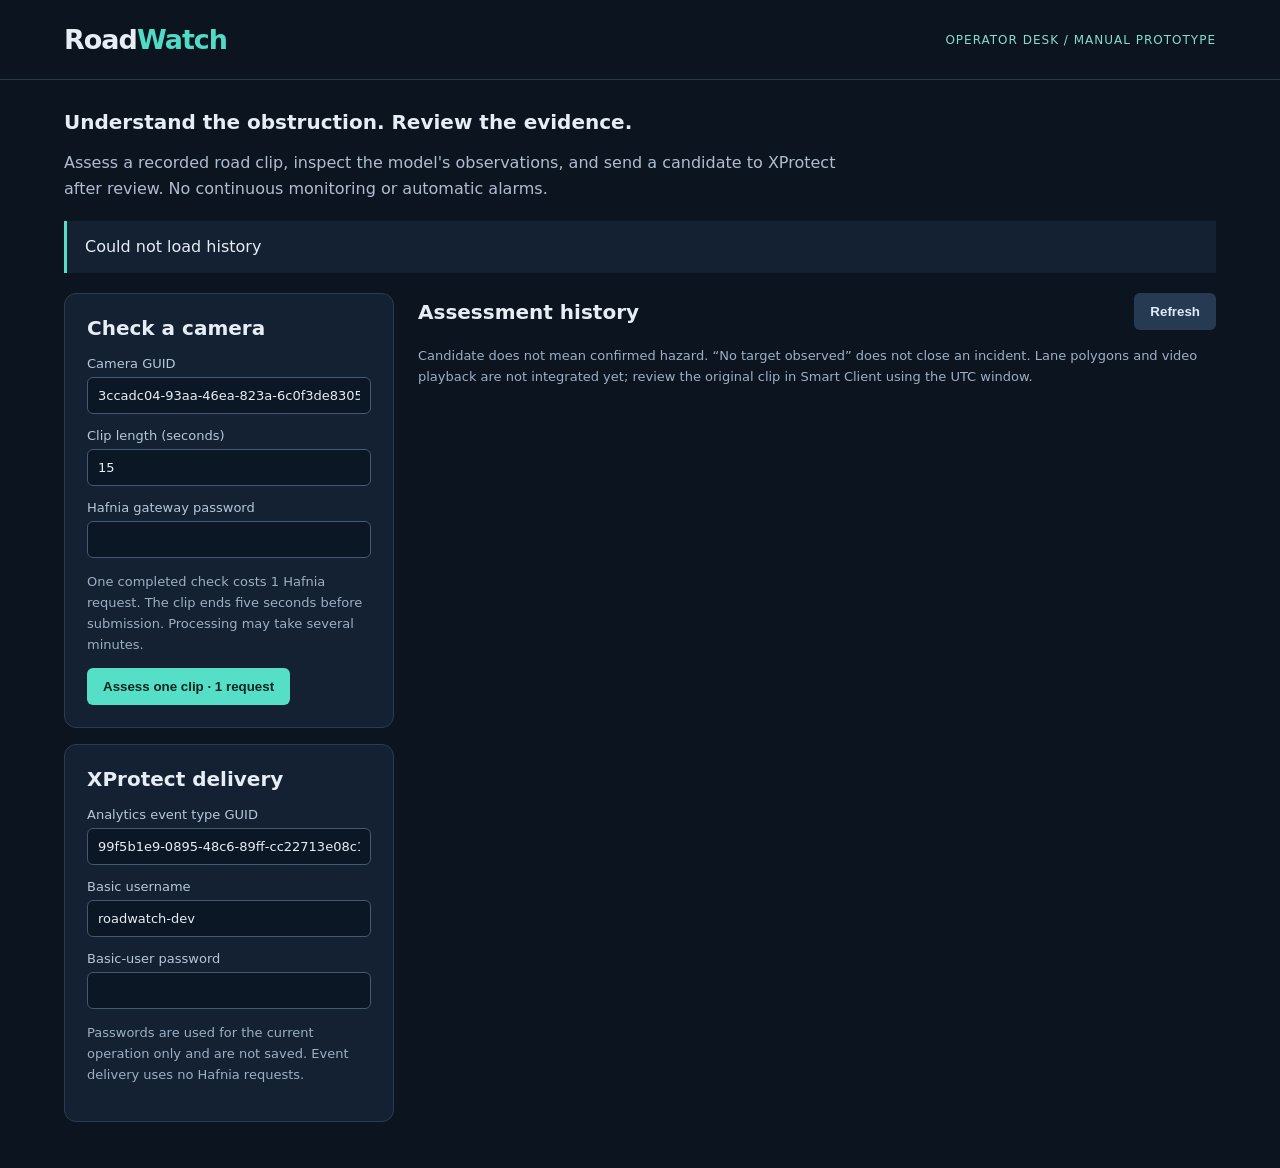
==== web/index.html @ 9c95015f "Add local operator web interface for assessments and XProtect delivery" ====
<!doctype html>
<html lang="en"><meta charset="utf-8"><meta name="viewport" content="width=device-width,initial-scale=1">
<title>RoadWatch | Operator desk</title>
<style>
:root{color-scheme:dark;font-family:Segoe UI,system-ui,sans-serif;background:#0c1420;color:#e6edf5}*{box-sizing:border-box}body{margin:0}header{padding:24px 5%;border-bottom:1px solid #2a394a;display:flex;justify-content:space-between;align-items:center}h1{margin:0;font-size:27px;letter-spacing:-1px}h1 span{color:#50dbc5}.tag{font-size:12px;letter-spacing:1px;color:#85ddcb}main{max-width:1320px;margin:auto;padding:30px 5%}h2{font-size:20px;margin:0 0 16px}p{color:#aebed0;line-height:1.6}.intro{max-width:800px}.grid{display:grid;grid-template-columns:330px 1fr;gap:24px}.panel,article{background:#142132;border:1px solid #2b3c51;border-radius:12px;padding:22px;margin-bottom:16px}label{display:block;font-size:13px;color:#b5c7db;margin-bottom:14px}input{display:block;width:100%;padding:10px;margin-top:6px;border:1px solid #435871;border-radius:6px;background:#0c1725;color:#e6edf5;font:inherit}button{border:0;border-radius:6px;padding:11px 16px;background:#55dfc7;color:#08251e;font-weight:700;cursor:pointer}button.secondary{background:#263a52;color:#deebf8}button:disabled{opacity:.45;cursor:default}.muted,small{color:#9cafc5;font-size:13px}.badge{display:inline-block;padding:5px 9px;border-radius:5px;background:#283f55;color:#c5dff2;font-size:12px}.candidate{background:#574320;color:#ffe0a0}.review{background:#523442;color:#ffd2e1}.meta{font:12px ui-monospace,monospace;overflow-wrap:anywhere;color:#94afc7;line-height:1.7}details{margin-top:15px}pre{white-space:pre-wrap;overflow-wrap:anywhere;font-size:12px;color:#acc1d6}#status{padding:14px 18px;border-left:3px solid #55dfc7;background:#142132;margin:20px 0;line-height:1.5;min-height:48px}.titlebar{display:flex;align-items:center;justify-content:space-between;margin-bottom:16px}.titlebar h2{margin:0}@media(max-width:850px){.grid{grid-template-columns:1fr}header{gap:15px;flex-wrap:wrap}}
</style>
<header><h1>Road<span>Watch</span></h1><span class="tag">OPERATOR DESK / MANUAL PROTOTYPE</span></header>
<main><h2>Understand the obstruction. Review the evidence.</h2><p class="intro">Assess a recorded road clip, inspect the model's observations, and send a candidate to XProtect after review. No continuous monitoring or automatic alarms.</p>
<div id="status" role="status" aria-live="polite">Ready. Saved assessments load from this machine.</div>
<div class="grid"><aside>
<form id="check" class="panel"><h2>Check a camera</h2>
<label>Camera GUID<input id="camera" required value="3ccadc04-93aa-46ea-823a-6c0f3de83055"></label>
<label>Clip length (seconds)<input id="seconds" required type="number" min="5" max="60" value="15"></label>
<label>Hafnia gateway password<input id="gatewayPassword" type="password" required autocomplete="off"></label>
<p class="muted">One completed check costs 1 Hafnia request. The clip ends five seconds before submission. Processing may take several minutes.</p><button>Assess one clip · 1 request</button></form>
<section class="panel"><h2>XProtect delivery</h2><label>Analytics event type GUID<input id="eventType" value="99f5b1e9-0895-48c6-89ff-cc22713e08c1"></label><label>Basic username<input id="user" value="roadwatch-dev" autocomplete="off"></label><label>Basic-user password<input id="xpPassword" type="password" autocomplete="off"></label><p class="muted">Passwords are used for the current operation only and are not saved. Event delivery uses no Hafnia requests.</p></section>
</aside><section><div class="titlebar"><h2>Assessment history</h2><button id="refresh" class="secondary">Refresh</button></div><div id="results"></div><p class="muted">Candidate does not mean confirmed hazard. “No target observed” does not close an incident. Lane polygons and video playback are not integrated yet; review the original clip in Smart Client using the UTC window.</p></section></div></main>
<script>
const token='__TOKEN__',el=id=>document.getElementById(id);let busy=false;
function status(text){el('status').textContent=text;}
function setBusy(value){busy=value;document.querySelectorAll('button').forEach(b=>b.disabled=value||b.dataset.blocked==='true');}
async function post(path,body){const response=await fetch(path,{method:'POST',headers:{'Content-Type':'application/json','X-RoadWatch-Token':token},body:JSON.stringify(body)});const data=await response.json();if(!response.ok)throw Error(data.error||'Request failed');return data;}
function node(tag,text,cls){const n=document.createElement(tag);if(text!==undefined)n.textContent=text;if(cls)n.className=cls;return n;}
async function refresh(){const response=await fetch('/api/results');if(!response.ok)throw Error('Could not load history');const items=await response.json();el('results').replaceChildren();if(!items.length)el('results').append(node('article','No assessments yet. Run one camera check to begin.'));for(const item of items){const card=node('article');const labels={candidate_obstruction:'Candidate obstruction',needs_review:'Needs review',no_target_observed:'No target observed'};card.append(node('span',labels[item.disposition]||'Needs review','badge '+(item.disposition==='candidate_obstruction'?'candidate':item.disposition==='needs_review'?'review':'')));card.append(node('p',item.assessment?.evidence||item.validation_error||'Inspect the raw response.'));card.append(node('div',`${item.start_utc} → ${item.end_utc} | ${item.latency_seconds}s processing`,'meta'));card.append(node('div',`Camera ${item.camera_id}`,'meta'));card.append(node('p',`XProtect submission: ${item.submission.replaceAll('_',' ')}. Acceptance does not verify alarm display.`,'muted'));const details=node('details');details.append(node('summary','Assessment JSON and identifiers'),node('pre',JSON.stringify(item,null,2)));card.append(details);const send=node('button',item.submission==='not_sent'?'Send candidate to XProtect':'Submission already attempted');send.dataset.blocked=String(item.disposition!=='candidate_obstruction'||item.submission!=='not_sent');send.disabled=busy||send.dataset.blocked==='true';send.onclick=async()=>{if(!el('xpPassword').value){status('Enter the XProtect basic-user password in the delivery panel.');el('xpPassword').focus();return;}if(!confirm('Send this candidate as one XProtect event? This may create an operator alarm.'))return;const password=el('xpPassword').value;el('xpPassword').value='';setBusy(true);status('Sending one candidate event…');try{const data=await post('/api/send',{summary_id:item.summary_id,event_type_id:el('eventType').value,user:el('user').value,password});status(data.message);}catch(error){status(error.message);}finally{await refresh().catch(()=>{});setBusy(false);}};card.append(document.createElement('br'),document.createElement('br'),send);el('results').append(card);}}
el('check').onsubmit=async event=>{event.preventDefault();if(busy)return;const password=el('gatewayPassword').value;el('gatewayPassword').value='';setBusy(true);status('Assessing one clip. No automatic retries. Please keep this page open.');try{const data=await post('/api/check',{camera_id:el('camera').value,seconds:Number(el('seconds').value),password});status(data.message);}catch(error){status(error.message+' Check History before retrying.');}finally{await refresh().catch(()=>{});setBusy(false);}};
el('refresh').onclick=()=>refresh().catch(error=>status(error.message));refresh().catch(error=>status(error.message));
</script></html>
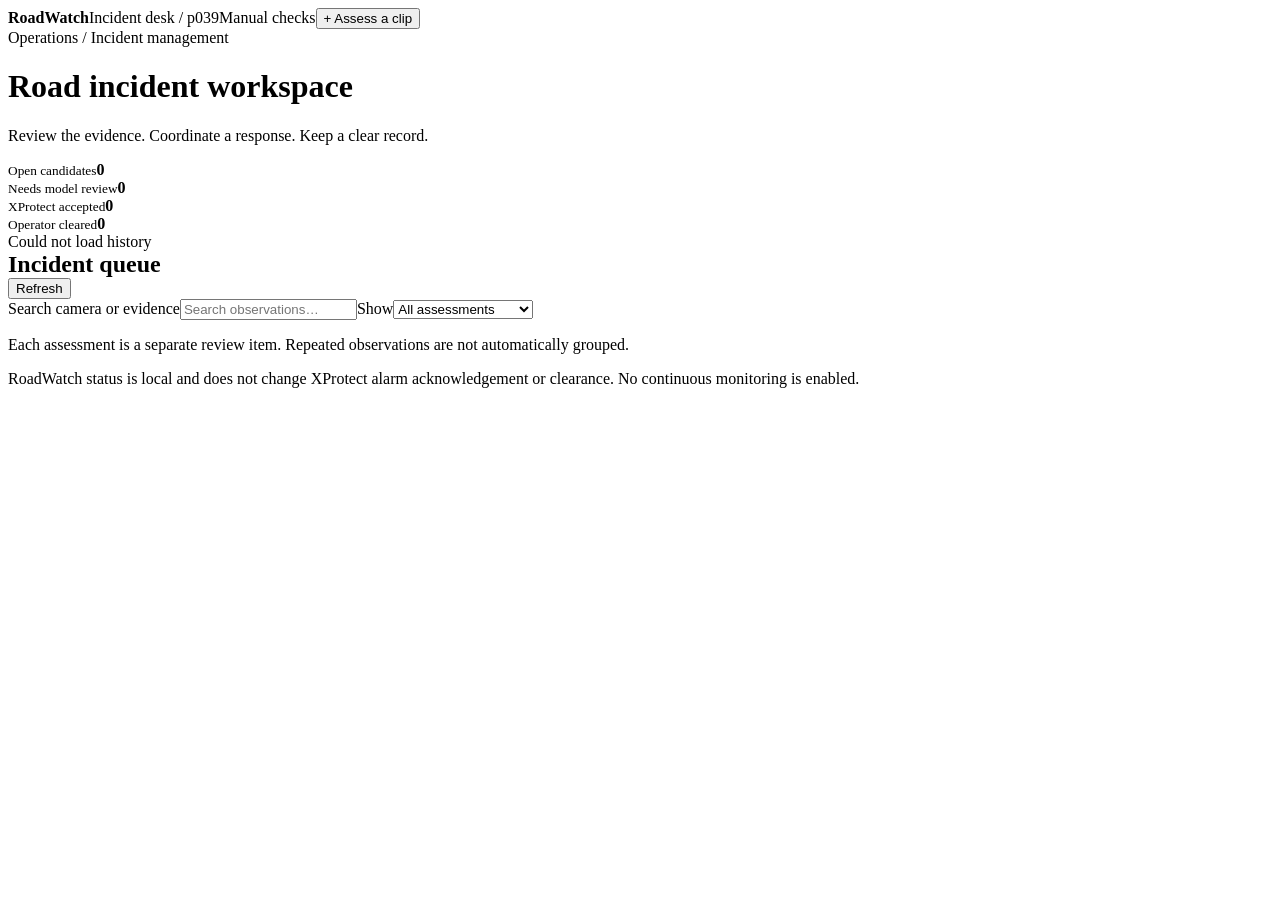
==== commit 7d30f821: "Build Hafnia-inspired incident workspace and operator response tracking" ====
--- a/web/index.html
+++ b/web/index.html
@@ -1,27 +1,30 @@
-<!doctype html>
-<html lang="en"><meta charset="utf-8"><meta name="viewport" content="width=device-width,initial-scale=1">
-<title>RoadWatch | Operator desk</title>
-<style>
-:root{color-scheme:dark;font-family:Segoe UI,system-ui,sans-serif;background:#0c1420;color:#e6edf5}*{box-sizing:border-box}body{margin:0}header{padding:24px 5%;border-bottom:1px solid #2a394a;display:flex;justify-content:space-between;align-items:center}h1{margin:0;font-size:27px;letter-spacing:-1px}h1 span{color:#50dbc5}.tag{font-size:12px;letter-spacing:1px;color:#85ddcb}main{max-width:1320px;margin:auto;padding:30px 5%}h2{font-size:20px;margin:0 0 16px}p{color:#aebed0;line-height:1.6}.intro{max-width:800px}.grid{display:grid;grid-template-columns:330px 1fr;gap:24px}.panel,article{background:#142132;border:1px solid #2b3c51;border-radius:12px;padding:22px;margin-bottom:16px}label{display:block;font-size:13px;color:#b5c7db;margin-bottom:14px}input{display:block;width:100%;padding:10px;margin-top:6px;border:1px solid #435871;border-radius:6px;background:#0c1725;color:#e6edf5;font:inherit}button{border:0;border-radius:6px;padding:11px 16px;background:#55dfc7;color:#08251e;font-weight:700;cursor:pointer}button.secondary{background:#263a52;color:#deebf8}button:disabled{opacity:.45;cursor:default}.muted,small{color:#9cafc5;font-size:13px}.badge{display:inline-block;padding:5px 9px;border-radius:5px;background:#283f55;color:#c5dff2;font-size:12px}.candidate{background:#574320;color:#ffe0a0}.review{background:#523442;color:#ffd2e1}.meta{font:12px ui-monospace,monospace;overflow-wrap:anywhere;color:#94afc7;line-height:1.7}details{margin-top:15px}pre{white-space:pre-wrap;overflow-wrap:anywhere;font-size:12px;color:#acc1d6}#status{padding:14px 18px;border-left:3px solid #55dfc7;background:#142132;margin:20px 0;line-height:1.5;min-height:48px}.titlebar{display:flex;align-items:center;justify-content:space-between;margin-bottom:16px}.titlebar h2{margin:0}@media(max-width:850px){.grid{grid-template-columns:1fr}header{gap:15px;flex-wrap:wrap}}
-</style>
-<header><h1>Road<span>Watch</span></h1><span class="tag">OPERATOR DESK / MANUAL PROTOTYPE</span></header>
-<main><h2>Understand the obstruction. Review the evidence.</h2><p class="intro">Assess a recorded road clip, inspect the model's observations, and send a candidate to XProtect after review. No continuous monitoring or automatic alarms.</p>
-<div id="status" role="status" aria-live="polite">Ready. Saved assessments load from this machine.</div>
-<div class="grid"><aside>
-<form id="check" class="panel"><h2>Check a camera</h2>
-<label>Camera GUID<input id="camera" required value="3ccadc04-93aa-46ea-823a-6c0f3de83055"></label>
-<label>Clip length (seconds)<input id="seconds" required type="number" min="5" max="60" value="15"></label>
-<label>Hafnia gateway password<input id="gatewayPassword" type="password" required autocomplete="off"></label>
-<p class="muted">One completed check costs 1 Hafnia request. The clip ends five seconds before submission. Processing may take several minutes.</p><button>Assess one clip · 1 request</button></form>
-<section class="panel"><h2>XProtect delivery</h2><label>Analytics event type GUID<input id="eventType" value="99f5b1e9-0895-48c6-89ff-cc22713e08c1"></label><label>Basic username<input id="user" value="roadwatch-dev" autocomplete="off"></label><label>Basic-user password<input id="xpPassword" type="password" autocomplete="off"></label><p class="muted">Passwords are used for the current operation only and are not saved. Event delivery uses no Hafnia requests.</p></section>
-</aside><section><div class="titlebar"><h2>Assessment history</h2><button id="refresh" class="secondary">Refresh</button></div><div id="results"></div><p class="muted">Candidate does not mean confirmed hazard. “No target observed” does not close an incident. Lane polygons and video playback are not integrated yet; review the original clip in Smart Client using the UTC window.</p></section></div></main>
+<!doctype html><html lang="en"><head><meta charset="utf-8"><meta name="viewport" content="width=device-width,initial-scale=1"><title>RoadWatch | Incident desk</title>
+<link rel="stylesheet" href="/app.css"></head><body>
+<header><strong>Road<span>Watch</span></strong><span class="eyebrow">Incident desk / p039</span><span class="spacer"></span><span class="badge">Manual checks</span><button id="openCheck" class="primary">+ Assess a clip</button></header>
+<main><div class="eyebrow">Operations / Incident management</div><h1>Road incident workspace</h1><p>Review the evidence. Coordinate a response. Keep a clear record.</p>
+<div class="metrics"><div class="metric"><small>Open candidates</small><b id="openCount">0</b></div><div class="metric"><small>Needs model review</small><b id="reviewCount">0</b></div><div class="metric"><small>XProtect accepted</small><b id="sentCount">0</b></div><div class="metric"><small>Operator cleared</small><b id="clearCount">0</b></div></div>
+<div id="notice" role="status" aria-live="polite">Loading saved assessments…</div>
+<div class="workspace"><section class="panel"><div class="bar"><h2 style="flex:1;margin:0">Incident queue</h2><button id="refresh">Refresh</button></div><label>Search camera or evidence<input id="search" type="search" placeholder="Search observations…"></label><label>Show<select id="filter"><option value="all">All assessments</option><option value="open">Open candidates</option><option value="review">Needs review</option><option value="closed">Cleared / dismissed</option></select></label><div id="list"></div><p class="muted">Each assessment is a separate review item. Repeated observations are not automatically grouped.</p></section><section id="detail" class="panel"></section></div>
+<p class="muted">RoadWatch status is local and does not change XProtect alarm acknowledgement or clearance. No continuous monitoring is enabled.</p></main>
+<dialog id="checkDialog"><div class="bar"><h2 style="flex:1">Assess one clip</h2><button id="closeCheck">Close</button></div><form id="checkForm"><label>Camera GUID<input id="camera" value="3ccadc04-93aa-46ea-823a-6c0f3de83055" required></label><label>Clip length (seconds)<input id="seconds" type="number" min="5" max="60" value="15" required></label><label>Hafnia gateway password<input id="gatewayPassword" type="password" autocomplete="off" required></label><p class="muted">One completed check costs 1 request. The clip ends five seconds before submission. Password is not saved.</p><button class="primary">Assess clip · 1 request</button></form></dialog>
+<dialog id="sendDialog"><div class="bar"><h2 style="flex:1">Send candidate to XProtect</h2><button id="closeSend">Close</button></div><form id="sendForm"><p>Sends one event and may create an operator alarm. Review the original footage first. No Hafnia request is used.</p><label>Basic username<input id="user" value="roadwatch-dev" required></label><label>Basic-user password<input id="xpPassword" type="password" autocomplete="off" required></label><details><summary>Integration settings</summary><label>Analytics event type GUID<input id="eventType" value="99f5b1e9-0895-48c6-89ff-cc22713e08c1" required></label></details><p class="muted">Credentials are not saved. Confirm delivery in Smart Client Alarm Manager.</p><button class="primary">Send one candidate event</button></form></dialog>
 <script>
-const token='__TOKEN__',el=id=>document.getElementById(id);let busy=false;
-function status(text){el('status').textContent=text;}
+const token='__TOKEN__',el=id=>document.getElementById(id);let items=[],selected=null,busy=false,sendId=null;const drafts=new Map();
+const labels={candidate_obstruction:'Candidate obstruction',needs_review:'Needs review',no_target_observed:'No target observed'},states={new:'New',acknowledged:'Acknowledged',responding:'Responding',cleared:'Cleared',dismissed:'Dismissed'};
+function node(tag,text,cls){const n=document.createElement(tag);if(text!==undefined)n.textContent=text;if(cls)n.className=cls;return n;}
+const cameraTitle=i=>i.camera_name?.includes('_')?i.camera_name.replaceAll('_',' '):i.camera_name;
+const message=text=>el('notice').textContent=text,stage=i=>i.incident?.status||'new',closed=i=>['cleared','dismissed'].includes(stage(i));
+const badge=(text,cls='')=>node('span',text,'badge '+cls);
 function setBusy(value){busy=value;document.querySelectorAll('button').forEach(b=>b.disabled=value||b.dataset.blocked==='true');}
-async function post(path,body){const response=await fetch(path,{method:'POST',headers:{'Content-Type':'application/json','X-RoadWatch-Token':token},body:JSON.stringify(body)});const data=await response.json();if(!response.ok)throw Error(data.error||'Request failed');return data;}
-function node(tag,text,cls){const n=document.createElement(tag);if(text!==undefined)n.textContent=text;if(cls)n.className=cls;return n;}
-async function refresh(){const response=await fetch('/api/results');if(!response.ok)throw Error('Could not load history');const items=await response.json();el('results').replaceChildren();if(!items.length)el('results').append(node('article','No assessments yet. Run one camera check to begin.'));for(const item of items){const card=node('article');const labels={candidate_obstruction:'Candidate obstruction',needs_review:'Needs review',no_target_observed:'No target observed'};card.append(node('span',labels[item.disposition]||'Needs review','badge '+(item.disposition==='candidate_obstruction'?'candidate':item.disposition==='needs_review'?'review':'')));card.append(node('p',item.assessment?.evidence||item.validation_error||'Inspect the raw response.'));card.append(node('div',`${item.start_utc} → ${item.end_utc} | ${item.latency_seconds}s processing`,'meta'));card.append(node('div',`Camera ${item.camera_id}`,'meta'));card.append(node('p',`XProtect submission: ${item.submission.replaceAll('_',' ')}. Acceptance does not verify alarm display.`,'muted'));const details=node('details');details.append(node('summary','Assessment JSON and identifiers'),node('pre',JSON.stringify(item,null,2)));card.append(details);const send=node('button',item.submission==='not_sent'?'Send candidate to XProtect':'Submission already attempted');send.dataset.blocked=String(item.disposition!=='candidate_obstruction'||item.submission!=='not_sent');send.disabled=busy||send.dataset.blocked==='true';send.onclick=async()=>{if(!el('xpPassword').value){status('Enter the XProtect basic-user password in the delivery panel.');el('xpPassword').focus();return;}if(!confirm('Send this candidate as one XProtect event? This may create an operator alarm.'))return;const password=el('xpPassword').value;el('xpPassword').value='';setBusy(true);status('Sending one candidate event…');try{const data=await post('/api/send',{summary_id:item.summary_id,event_type_id:el('eventType').value,user:el('user').value,password});status(data.message);}catch(error){status(error.message);}finally{await refresh().catch(()=>{});setBusy(false);}};card.append(document.createElement('br'),document.createElement('br'),send);el('results').append(card);}}
-el('check').onsubmit=async event=>{event.preventDefault();if(busy)return;const password=el('gatewayPassword').value;el('gatewayPassword').value='';setBusy(true);status('Assessing one clip. No automatic retries. Please keep this page open.');try{const data=await post('/api/check',{camera_id:el('camera').value,seconds:Number(el('seconds').value),password});status(data.message);}catch(error){status(error.message+' Check History before retrying.');}finally{await refresh().catch(()=>{});setBusy(false);}};
-el('refresh').onclick=()=>refresh().catch(error=>status(error.message));refresh().catch(error=>status(error.message));
-</script></html>
+async function post(path,body){const response=await fetch(path,{method:'POST',headers:{'Content-Type':'application/json','X-RoadWatch-Token':token},body:JSON.stringify(body)});const data=await response.json();if(!response.ok)throw Error(data.error||'Request failed');if(path==='/api/incident'||path==='/api/review'){drafts.delete(body.summary_id);el('detail').dataset.summary='';}return data;}
+async function operate(action){if(busy)return;setBusy(true);try{message(await action());await refresh();}catch(error){message(error.message);}finally{setBusy(false);}}
+async function refresh(){const response=await fetch('/api/results');if(!response.ok)throw Error('Could not load history');items=await response.json();if(!items.some(i=>i.summary_id===selected))selected=items[0]?.summary_id||null;render();}
+function render(){el('openCount').textContent=items.filter(i=>i.disposition==='candidate_obstruction'&&!closed(i)).length;el('reviewCount').textContent=items.filter(i=>i.disposition==='needs_review'&&!closed(i)).length;el('sentCount').textContent=items.filter(i=>i.submission==='accepted').length;el('clearCount').textContent=items.filter(i=>stage(i)==='cleared').length;const query=el('search').value.toLowerCase(),filter=el('filter').value;const visible=items.filter(i=>(i.camera_name+' '+(i.assessment?.evidence||'')).toLowerCase().includes(query)).filter(i=>filter==='all'||filter==='open'&&i.disposition==='candidate_obstruction'&&!closed(i)||filter==='review'&&i.disposition==='needs_review'&&!closed(i)||filter==='closed'&&closed(i));el('list').replaceChildren();if(!visible.length)el('list').append(node('div','No assessments match this view.','empty'));for(const item of visible){const b=node('button',undefined,'record '+(selected===item.summary_id?'selected':''));b.disabled=busy;b.append(badge(states[stage(item)],closed(item)?'green':''),node('strong',cameraTitle(item)),node('div',labels[item.disposition],'muted'),node('div',item.end_utc,'mono'));b.onclick=()=>{selected=item.summary_id;render();};el('list').append(b);}renderDetail(items.find(i=>i.summary_id===selected));}
+function fact(parent,label,value){const b=node('div');b.append(node('small',label),node('span',value??'Unknown'));parent.append(b);}
+function renderDetail(item){const p=el('detail');if(p.dataset.summary){drafts.set(p.dataset.summary,[...p.querySelectorAll('form input,form select,form textarea')].map(e=>({value:e.value,checked:e.checked})));}p.replaceChildren();p.dataset.summary=item?.summary_id||'';if(!item){p.append(node('div','No assessments yet. Use Assess a clip to begin.','empty'));return;}p.append(badge(labels[item.disposition],item.disposition==='candidate_obstruction'?'amber':'pink'),node('h2',cameraTitle(item)),node('div',item.assessment?.evidence||item.validation_error||'Inspect raw response.','evidence'));const facts=node('div',undefined,'facts');fact(facts,'RoadWatch status',states[stage(item)]);fact(facts,'Processing time',item.latency_seconds+' seconds');fact(facts,'Observed object',item.assessment?.obstruction_type);fact(facts,'Traffic response',item.assessment?.traffic_effect?.replaceAll('_',' '));fact(facts,'Road context',item.assessment?.road_context?.replaceAll('_',' '));fact(facts,'Visibility',item.assessment?.visibility);p.append(facts,node('h3','Review evidence in XProtect'),node('div',`${item.start_utc} → ${item.end_utc}`,'mono'),node('div','Camera GUID: '+item.camera_id,'mono'),node('p','Open this camera in Smart Client playback and select the UTC window above. A model description is not verified evidence.','muted'),node('h3','XProtect delivery'),node('p',item.submission==='accepted'?'Event accepted. Confirm the alarm in Smart Client.':item.submission==='not_sent'?'No event sent for this assessment.':'Submission attempted; delivery may be uncertain. Check Alarm Manager before retrying.','muted'));const send=node('button','Send candidate to XProtect','primary');send.dataset.blocked=String(item.disposition!=='candidate_obstruction'||item.submission!=='not_sent'||closed(item));send.disabled=busy||send.dataset.blocked==='true';send.onclick=()=>{sendId=item.summary_id;el('sendDialog').showModal();};p.append(send);appendIncident(p,item);appendReview(p,item);const raw=node('details');raw.append(node('summary','Model response and identifiers'),node('pre',JSON.stringify(item,null,2)));p.append(raw);const saved=drafts.get(item.summary_id);if(saved)[...p.querySelectorAll('form input,form select,form textarea')].forEach((e,i)=>{if(saved[i]){e.value=saved[i].value;e.checked=saved[i].checked;}});p.querySelectorAll('label').forEach((label,i)=>{const control=label.querySelector('input,select,textarea');if(control){control.id='detail-field-'+i;label.htmlFor=control.id;}});}
+function appendIncident(panel,item){panel.append(node('h3','Operator response'));const form=node('form'),label=node('label','RoadWatch status'),select=node('select');for(const [value,text]of Object.entries(states)){const option=node('option',text);option.value=value;select.append(option);}select.value=stage(item);label.append(select);const noteLabel=node('label','Action taken or supporting evidence'),note=node('textarea');note.rows=3;note.required=true;note.maxLength=2000;note.placeholder='Reviewed footage; contacted response team…';noteLabel.append(note);const verify=node('label',undefined,'checkline'),checkbox=node('input');checkbox.type='checkbox';verify.append(checkbox,node('span','I verified the route is clear using footage or a field report. Required when marking Cleared.'));const save=node('button','Save operator update');save.disabled=busy;form.append(label,noteLabel,verify,save);form.onsubmit=event=>{event.preventDefault();if(select.value==='cleared'&&!checkbox.checked){message('Verify clearance before marking the incident cleared.');return;}operate(async()=>{const data=await post('/api/incident',{summary_id:item.summary_id,expected_status:stage(item),status:select.value,note:note.value,clearance_verified:checkbox.checked});return data.message;});};panel.append(form);if(item.incident?.history?.length){panel.append(node('h3','Response history'));const list=node('ul',undefined,'timeline');for(const e of [...item.incident.history].reverse()){const li=node('li');li.append(node('strong',states[e.status]),node('div',e.time_utc,'mono'),node('p',e.note));list.append(li);}panel.append(list);}}
+function appendReview(panel,item){const details=node('details');details.append(node('summary','Evaluate model accuracy'));const form=node('form'),label=node('label','Compare the model assessment with the clip'),select=node('select');for(const [value,text]of Object.entries({correct:'Correct assessment',false_alarm:'False alarm',missed_hazard:'Missed hazard',uncertain:'Uncertain'})){const option=node('option',text);option.value=value;select.append(option);}select.value=item.human_review?.verdict||'uncertain';label.append(select);const noteLabel=node('label','Evaluation notes'),notes=node('textarea');notes.rows=3;notes.maxLength=2000;notes.value=item.human_review?.notes||'';noteLabel.append(notes);const save=node('button','Save evaluation · 0 requests');save.disabled=busy;form.append(label,noteLabel,save);form.onsubmit=e=>{e.preventDefault();operate(async()=>{const data=await post('/api/review',{summary_id:item.summary_id,verdict:select.value,notes:notes.value});return data.message;});};details.append(form);panel.append(details);}
+el('search').oninput=render;el('filter').onchange=render;el('refresh').onclick=()=>operate(async()=> 'History refreshed.');el('openCheck').onclick=()=>el('checkDialog').showModal();el('closeCheck').onclick=()=>el('checkDialog').close();el('closeSend').onclick=()=>el('sendDialog').close();for(const [dialog,password]of [['checkDialog','gatewayPassword'],['sendDialog','xpPassword']])el(dialog).addEventListener('close',()=>el(password).value='');
+el('checkForm').onsubmit=e=>{e.preventDefault();if(busy)return;const body={camera_id:el('camera').value,seconds:Number(el('seconds').value),password:el('gatewayPassword').value};el('gatewayPassword').value='';el('checkDialog').close();message('Assessing one clip. Keep the page open; check History before retrying after an error.');operate(async()=>{const data=await post('/api/check',body);selected=data.result.summary_id;return data.message;});};
+el('sendForm').onsubmit=e=>{e.preventDefault();if(busy)return;const body={summary_id:sendId,event_type_id:el('eventType').value,user:el('user').value,password:el('xpPassword').value};el('xpPassword').value='';el('sendDialog').close();operate(async()=>{const data=await post('/api/send',body);return data.message;});};refresh().then(()=>message('Ready. Review saved incidents without using Hafnia credits.')).catch(e=>message(e.message));
+</script></body></html>
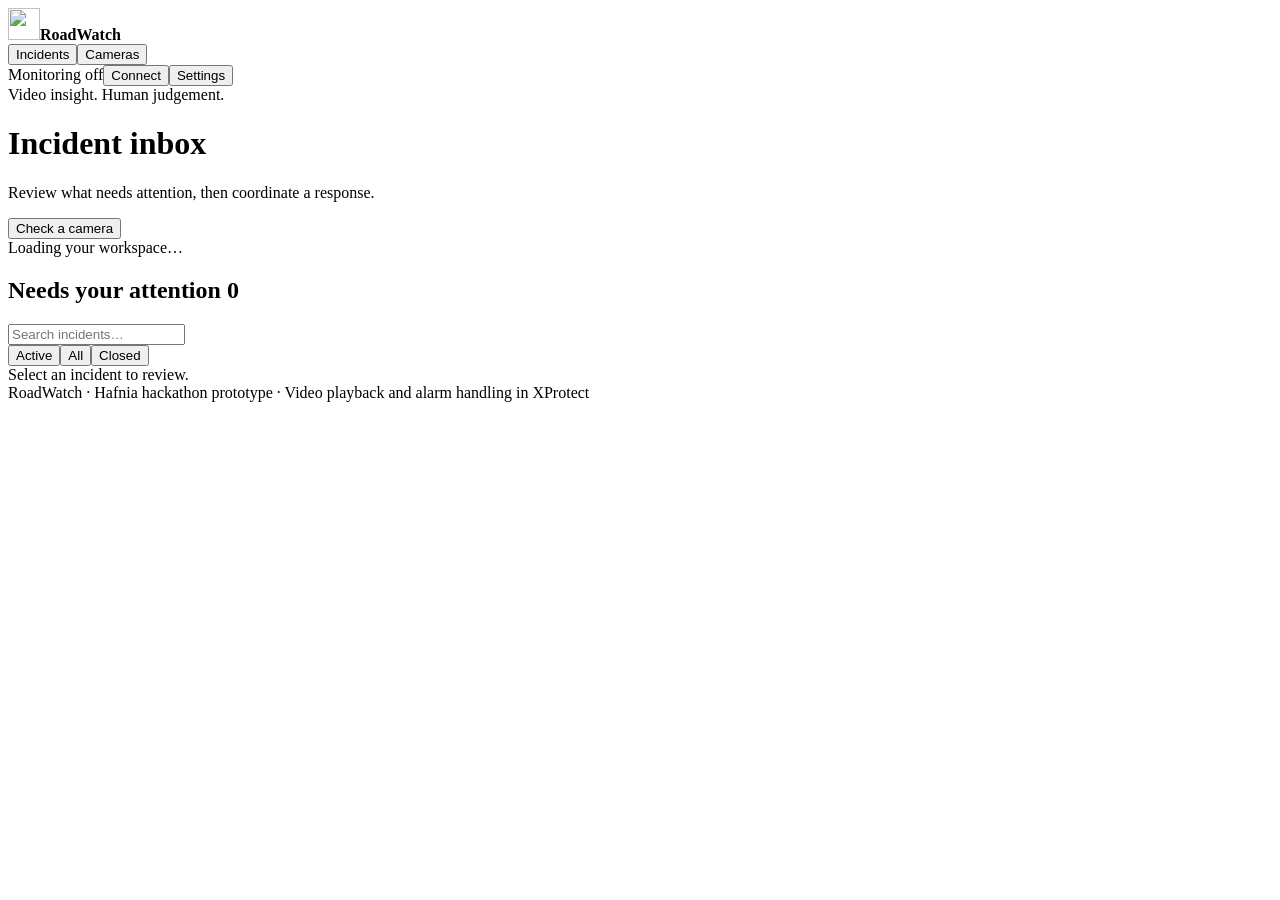
==== commit de51f842: "Complete minimal RoadWatch MVP with incident ledger, bounded monitoring and road logo" ====
--- a/web/index.html
+++ b/web/index.html
@@ -1,30 +1,15 @@
-<!doctype html><html lang="en"><head><meta charset="utf-8"><meta name="viewport" content="width=device-width,initial-scale=1"><title>RoadWatch | Incident desk</title>
-<link rel="stylesheet" href="/app.css"></head><body>
-<header><strong>Road<span>Watch</span></strong><span class="eyebrow">Incident desk / p039</span><span class="spacer"></span><span class="badge">Manual checks</span><button id="openCheck" class="primary">+ Assess a clip</button></header>
-<main><div class="eyebrow">Operations / Incident management</div><h1>Road incident workspace</h1><p>Review the evidence. Coordinate a response. Keep a clear record.</p>
-<div class="metrics"><div class="metric"><small>Open candidates</small><b id="openCount">0</b></div><div class="metric"><small>Needs model review</small><b id="reviewCount">0</b></div><div class="metric"><small>XProtect accepted</small><b id="sentCount">0</b></div><div class="metric"><small>Operator cleared</small><b id="clearCount">0</b></div></div>
-<div id="notice" role="status" aria-live="polite">Loading saved assessments…</div>
-<div class="workspace"><section class="panel"><div class="bar"><h2 style="flex:1;margin:0">Incident queue</h2><button id="refresh">Refresh</button></div><label>Search camera or evidence<input id="search" type="search" placeholder="Search observations…"></label><label>Show<select id="filter"><option value="all">All assessments</option><option value="open">Open candidates</option><option value="review">Needs review</option><option value="closed">Cleared / dismissed</option></select></label><div id="list"></div><p class="muted">Each assessment is a separate review item. Repeated observations are not automatically grouped.</p></section><section id="detail" class="panel"></section></div>
-<p class="muted">RoadWatch status is local and does not change XProtect alarm acknowledgement or clearance. No continuous monitoring is enabled.</p></main>
-<dialog id="checkDialog"><div class="bar"><h2 style="flex:1">Assess one clip</h2><button id="closeCheck">Close</button></div><form id="checkForm"><label>Camera GUID<input id="camera" value="3ccadc04-93aa-46ea-823a-6c0f3de83055" required></label><label>Clip length (seconds)<input id="seconds" type="number" min="5" max="60" value="15" required></label><label>Hafnia gateway password<input id="gatewayPassword" type="password" autocomplete="off" required></label><p class="muted">One completed check costs 1 request. The clip ends five seconds before submission. Password is not saved.</p><button class="primary">Assess clip · 1 request</button></form></dialog>
-<dialog id="sendDialog"><div class="bar"><h2 style="flex:1">Send candidate to XProtect</h2><button id="closeSend">Close</button></div><form id="sendForm"><p>Sends one event and may create an operator alarm. Review the original footage first. No Hafnia request is used.</p><label>Basic username<input id="user" value="roadwatch-dev" required></label><label>Basic-user password<input id="xpPassword" type="password" autocomplete="off" required></label><details><summary>Integration settings</summary><label>Analytics event type GUID<input id="eventType" value="99f5b1e9-0895-48c6-89ff-cc22713e08c1" required></label></details><p class="muted">Credentials are not saved. Confirm delivery in Smart Client Alarm Manager.</p><button class="primary">Send one candidate event</button></form></dialog>
-<script>
-const token='__TOKEN__',el=id=>document.getElementById(id);let items=[],selected=null,busy=false,sendId=null;const drafts=new Map();
-const labels={candidate_obstruction:'Candidate obstruction',needs_review:'Needs review',no_target_observed:'No target observed'},states={new:'New',acknowledged:'Acknowledged',responding:'Responding',cleared:'Cleared',dismissed:'Dismissed'};
-function node(tag,text,cls){const n=document.createElement(tag);if(text!==undefined)n.textContent=text;if(cls)n.className=cls;return n;}
-const cameraTitle=i=>i.camera_name?.includes('_')?i.camera_name.replaceAll('_',' '):i.camera_name;
-const message=text=>el('notice').textContent=text,stage=i=>i.incident?.status||'new',closed=i=>['cleared','dismissed'].includes(stage(i));
-const badge=(text,cls='')=>node('span',text,'badge '+cls);
-function setBusy(value){busy=value;document.querySelectorAll('button').forEach(b=>b.disabled=value||b.dataset.blocked==='true');}
-async function post(path,body){const response=await fetch(path,{method:'POST',headers:{'Content-Type':'application/json','X-RoadWatch-Token':token},body:JSON.stringify(body)});const data=await response.json();if(!response.ok)throw Error(data.error||'Request failed');if(path==='/api/incident'||path==='/api/review'){drafts.delete(body.summary_id);el('detail').dataset.summary='';}return data;}
-async function operate(action){if(busy)return;setBusy(true);try{message(await action());await refresh();}catch(error){message(error.message);}finally{setBusy(false);}}
-async function refresh(){const response=await fetch('/api/results');if(!response.ok)throw Error('Could not load history');items=await response.json();if(!items.some(i=>i.summary_id===selected))selected=items[0]?.summary_id||null;render();}
-function render(){el('openCount').textContent=items.filter(i=>i.disposition==='candidate_obstruction'&&!closed(i)).length;el('reviewCount').textContent=items.filter(i=>i.disposition==='needs_review'&&!closed(i)).length;el('sentCount').textContent=items.filter(i=>i.submission==='accepted').length;el('clearCount').textContent=items.filter(i=>stage(i)==='cleared').length;const query=el('search').value.toLowerCase(),filter=el('filter').value;const visible=items.filter(i=>(i.camera_name+' '+(i.assessment?.evidence||'')).toLowerCase().includes(query)).filter(i=>filter==='all'||filter==='open'&&i.disposition==='candidate_obstruction'&&!closed(i)||filter==='review'&&i.disposition==='needs_review'&&!closed(i)||filter==='closed'&&closed(i));el('list').replaceChildren();if(!visible.length)el('list').append(node('div','No assessments match this view.','empty'));for(const item of visible){const b=node('button',undefined,'record '+(selected===item.summary_id?'selected':''));b.disabled=busy;b.append(badge(states[stage(item)],closed(item)?'green':''),node('strong',cameraTitle(item)),node('div',labels[item.disposition],'muted'),node('div',item.end_utc,'mono'));b.onclick=()=>{selected=item.summary_id;render();};el('list').append(b);}renderDetail(items.find(i=>i.summary_id===selected));}
-function fact(parent,label,value){const b=node('div');b.append(node('small',label),node('span',value??'Unknown'));parent.append(b);}
-function renderDetail(item){const p=el('detail');if(p.dataset.summary){drafts.set(p.dataset.summary,[...p.querySelectorAll('form input,form select,form textarea')].map(e=>({value:e.value,checked:e.checked})));}p.replaceChildren();p.dataset.summary=item?.summary_id||'';if(!item){p.append(node('div','No assessments yet. Use Assess a clip to begin.','empty'));return;}p.append(badge(labels[item.disposition],item.disposition==='candidate_obstruction'?'amber':'pink'),node('h2',cameraTitle(item)),node('div',item.assessment?.evidence||item.validation_error||'Inspect raw response.','evidence'));const facts=node('div',undefined,'facts');fact(facts,'RoadWatch status',states[stage(item)]);fact(facts,'Processing time',item.latency_seconds+' seconds');fact(facts,'Observed object',item.assessment?.obstruction_type);fact(facts,'Traffic response',item.assessment?.traffic_effect?.replaceAll('_',' '));fact(facts,'Road context',item.assessment?.road_context?.replaceAll('_',' '));fact(facts,'Visibility',item.assessment?.visibility);p.append(facts,node('h3','Review evidence in XProtect'),node('div',`${item.start_utc} → ${item.end_utc}`,'mono'),node('div','Camera GUID: '+item.camera_id,'mono'),node('p','Open this camera in Smart Client playback and select the UTC window above. A model description is not verified evidence.','muted'),node('h3','XProtect delivery'),node('p',item.submission==='accepted'?'Event accepted. Confirm the alarm in Smart Client.':item.submission==='not_sent'?'No event sent for this assessment.':'Submission attempted; delivery may be uncertain. Check Alarm Manager before retrying.','muted'));const send=node('button','Send candidate to XProtect','primary');send.dataset.blocked=String(item.disposition!=='candidate_obstruction'||item.submission!=='not_sent'||closed(item));send.disabled=busy||send.dataset.blocked==='true';send.onclick=()=>{sendId=item.summary_id;el('sendDialog').showModal();};p.append(send);appendIncident(p,item);appendReview(p,item);const raw=node('details');raw.append(node('summary','Model response and identifiers'),node('pre',JSON.stringify(item,null,2)));p.append(raw);const saved=drafts.get(item.summary_id);if(saved)[...p.querySelectorAll('form input,form select,form textarea')].forEach((e,i)=>{if(saved[i]){e.value=saved[i].value;e.checked=saved[i].checked;}});p.querySelectorAll('label').forEach((label,i)=>{const control=label.querySelector('input,select,textarea');if(control){control.id='detail-field-'+i;label.htmlFor=control.id;}});}
-function appendIncident(panel,item){panel.append(node('h3','Operator response'));const form=node('form'),label=node('label','RoadWatch status'),select=node('select');for(const [value,text]of Object.entries(states)){const option=node('option',text);option.value=value;select.append(option);}select.value=stage(item);label.append(select);const noteLabel=node('label','Action taken or supporting evidence'),note=node('textarea');note.rows=3;note.required=true;note.maxLength=2000;note.placeholder='Reviewed footage; contacted response team…';noteLabel.append(note);const verify=node('label',undefined,'checkline'),checkbox=node('input');checkbox.type='checkbox';verify.append(checkbox,node('span','I verified the route is clear using footage or a field report. Required when marking Cleared.'));const save=node('button','Save operator update');save.disabled=busy;form.append(label,noteLabel,verify,save);form.onsubmit=event=>{event.preventDefault();if(select.value==='cleared'&&!checkbox.checked){message('Verify clearance before marking the incident cleared.');return;}operate(async()=>{const data=await post('/api/incident',{summary_id:item.summary_id,expected_status:stage(item),status:select.value,note:note.value,clearance_verified:checkbox.checked});return data.message;});};panel.append(form);if(item.incident?.history?.length){panel.append(node('h3','Response history'));const list=node('ul',undefined,'timeline');for(const e of [...item.incident.history].reverse()){const li=node('li');li.append(node('strong',states[e.status]),node('div',e.time_utc,'mono'),node('p',e.note));list.append(li);}panel.append(list);}}
-function appendReview(panel,item){const details=node('details');details.append(node('summary','Evaluate model accuracy'));const form=node('form'),label=node('label','Compare the model assessment with the clip'),select=node('select');for(const [value,text]of Object.entries({correct:'Correct assessment',false_alarm:'False alarm',missed_hazard:'Missed hazard',uncertain:'Uncertain'})){const option=node('option',text);option.value=value;select.append(option);}select.value=item.human_review?.verdict||'uncertain';label.append(select);const noteLabel=node('label','Evaluation notes'),notes=node('textarea');notes.rows=3;notes.maxLength=2000;notes.value=item.human_review?.notes||'';noteLabel.append(notes);const save=node('button','Save evaluation · 0 requests');save.disabled=busy;form.append(label,noteLabel,save);form.onsubmit=e=>{e.preventDefault();operate(async()=>{const data=await post('/api/review',{summary_id:item.summary_id,verdict:select.value,notes:notes.value});return data.message;});};details.append(form);panel.append(details);}
-el('search').oninput=render;el('filter').onchange=render;el('refresh').onclick=()=>operate(async()=> 'History refreshed.');el('openCheck').onclick=()=>el('checkDialog').showModal();el('closeCheck').onclick=()=>el('checkDialog').close();el('closeSend').onclick=()=>el('sendDialog').close();for(const [dialog,password]of [['checkDialog','gatewayPassword'],['sendDialog','xpPassword']])el(dialog).addEventListener('close',()=>el(password).value='');
-el('checkForm').onsubmit=e=>{e.preventDefault();if(busy)return;const body={camera_id:el('camera').value,seconds:Number(el('seconds').value),password:el('gatewayPassword').value};el('gatewayPassword').value='';el('checkDialog').close();message('Assessing one clip. Keep the page open; check History before retrying after an error.');operate(async()=>{const data=await post('/api/check',body);selected=data.result.summary_id;return data.message;});};
-el('sendForm').onsubmit=e=>{e.preventDefault();if(busy)return;const body={summary_id:sendId,event_type_id:el('eventType').value,user:el('user').value,password:el('xpPassword').value};el('xpPassword').value='';el('sendDialog').close();operate(async()=>{const data=await post('/api/send',body);return data.message;});};refresh().then(()=>message('Ready. Review saved incidents without using Hafnia credits.')).catch(e=>message(e.message));
-</script></body></html>
+<!doctype html><html lang="en"><head><meta charset="utf-8"><meta name="viewport" content="width=device-width,initial-scale=1"><title>RoadWatch</title><link rel="icon" type="image/png" href="/assets/road-logo.png"><link rel="stylesheet" href="/app.css"><script src="/app.js" defer></script></head><body>
+<header><strong><img src="/assets/road-logo.png" width="32" height="32" alt="">RoadWatch</strong><nav aria-label="Workspace"><button id="navIncidents" class="nav active">Incidents</button><button id="navCameras" class="nav">Cameras</button></nav><span class="spacer"></span><span id="monitorBadge" class="badge">Monitoring off</span><button id="connection">Connect</button><button id="settingsButton" aria-label="Open settings">Settings</button></header>
+<main><div class="page-heading"><div><div class="eyebrow">Video insight. Human judgement.</div><h1 id="pageTitle">Incident inbox</h1><p id="pageSubtitle">Review what needs attention, then coordinate a response.</p></div><button id="newCheck" class="primary">Check a camera</button></div>
+<div id="notice" role="status" aria-live="polite">Loading your workspace…</div>
+<section id="inbox"><div class="workspace"><section class="panel"><div class="queue-head"><h2>Needs your attention <span id="openCount" class="count">0</span></h2><input id="search" type="search" aria-label="Search incidents" placeholder="Search incidents…"></div><div class="segments" aria-label="Filter incidents"><button data-filter="active" class="active">Active</button><button data-filter="all">All</button><button data-filter="closed">Closed</button></div><div id="list"></div></section><section id="detail" class="panel"><div class="empty">Select an incident to review.</div></section></div></section>
+<section id="camerasPage" hidden><div id="cameraCards" class="camera-grid"></div><section class="panel monitor-panel"><div class="bar"><h2>Monitor selected cameras</h2><span class="spacer"></span><span class="muted" id="monitorStatus">Off</span></div><p>Choose up to three cameras. Checks run one at a time and stop at your limits.</p><form id="monitorForm"><div id="monitorCameras"></div><div class="form-grid"><label>Time between checks<select id="interval"><option value="60">1 minute</option><option value="300" selected>5 minutes</option><option value="900">15 minutes</option></select></label><label>Stop after<input id="maxRequests" type="number" min="1" max="20" value="5">checks</label><label>Session length<input id="minutes" type="number" min="1" max="60" value="30">minutes maximum</label></div><details><summary>Automatic delivery</summary><label class="checkline"><input id="autoSend" type="checkbox"><span>Send eligible repeated candidates to XProtect automatically. Disabled for synthetic or looping camera footage. Human review remains necessary.</span></label></details><p class="muted" id="monitorCost">At most 5 new Hafnia requests for this session. No automatic retries of submissions.</p><div class="bar"><button class="primary" id="startMonitor">Start monitoring</button><button type="button" id="stopMonitor">Stop monitoring</button></div></form></section></section>
+</main>
+<dialog id="connectDialog"><form id="connectForm"><div class="dialog-head"><h2>Connect your workspace</h2><button type="button" data-close="connectDialog">Close</button></div><p>Credentials stay in server memory until disconnect or restart. Nothing is saved to disk.</p><label>XProtect basic username<input id="username" value="roadwatch-dev" autocomplete="username" required></label><label>XProtect password<input id="xpPassword" type="password" autocomplete="off" required></label><label>Hafnia gateway password<input id="gatewayPassword" type="password" autocomplete="off" required></label><button class="primary">Connect and find cameras</button></form></dialog>
+<dialog id="checkDialog"><form id="checkForm"><div class="dialog-head"><h2>Check a camera</h2><button type="button" data-close="checkDialog">Close</button></div><label>Camera<select id="checkCamera" required></select></label><details><summary>Clip options</summary><label>Clip length (seconds)<input id="seconds" type="number" min="5" max="60" value="15"></label><label class="checkline"><input id="recorded" type="checkbox"><span>Use a specific recorded interval for evaluation</span></label><label>Start (UTC)<input id="clipStart" type="datetime-local" step="1"></label><label>End (UTC)<input id="clipEnd" type="datetime-local" step="1"></label></details><p class="muted">One completed check uses 1 Hafnia request. Recent footage is used unless you select a recorded interval.</p><button class="primary">Check clip · 1 request</button></form></dialog>
+<dialog id="settingsDialog"><div class="dialog-head"><h2>Workspace settings</h2><button data-close="settingsDialog">Close</button></div><form id="policyForm"><label>RoadWatch daily request cap<input id="dailyCap" type="number" min="1" max="450" value="100"></label><label>Keep this many gateway requests in reserve<input id="reserve" type="number" min="10" max="499" value="50"></label><label>RoadWatch analytics event<select id="eventType"></select></label><details><summary>Manual event ID</summary><label>Override event type GUID<input id="manualEvent" placeholder="Only if your event is not listed"></label></details><button>Save settings</button></form><h3>Request budget</h3><p id="budgetInfo"></p><button id="refreshQuota">Refresh gateway quota · 0 requests</button><h3>Evaluation & recovery</h3><div class="bar"><button id="evaluationButton">Review test results</button><a href="/api/evaluation.csv" download>Export results CSV</a><a href="/api/export" download>Export configuration</a><a href="/api/backup" download>Back up workspace</a></div><p class="muted">Backups include local evidence and notes, never connection credentials. Keep a copy off p039.</p><h3>Connection</h3><button id="disconnect">Disconnect and forget credentials</button></dialog>
+<dialog id="regionDialog" class="wide"><div class="dialog-head"><h2 id="regionTitle">Road regions</h2><button data-close="regionDialog">Close</button></div><p>Mark the open traffic lane and closed work area on this current reference frame. This is setup context, not incident footage.</p><div class="bar"><label>Draw<select id="regionChoice"><option value="open_lane">Open traffic lane · blue</option><option value="work_area">Closed work area · amber</option></select></label><button id="undoRegion">Undo point</button><button id="clearRegion">Clear selected</button></div><canvas id="regionCanvas" width="1000" height="560" aria-label="Click road boundary points in order"></canvas><label class="checkline"><input id="regionVerified" type="checkbox"><span>I reviewed these boundaries against the current camera view.</span></label><div class="bar"><button id="saveRegions" class="primary">Save regions</button><button id="spatialTest">Test person position · 0 VLM requests</button></div><p id="regionMessage" class="muted">Choose points around each boundary. The optional local detector must be configured separately.</p></dialog>
+<dialog id="evaluationDialog" class="wide"><div class="dialog-head"><h2>Detection evaluation</h2><button data-close="evaluationDialog">Close</button></div><p id="evaluationSummary"></p><p class="muted">Compare the original clip with the assessment. Repeated synthetic loops are not independent real-world validation.</p><div id="evaluationList"></div><a href="/api/evaluation.csv" download>Download evaluation CSV</a></dialog>
+<dialog id="confirmDialog"><form id="confirmForm"><h2 id="confirmTitle">Confirm action</h2><p id="confirmText"></p><div class="bar"><button type="button" data-close="confirmDialog">Cancel</button><button id="confirmAction" class="primary">Confirm</button></div></form></dialog>
+<footer>RoadWatch · Hafnia hackathon prototype · Video playback and alarm handling in XProtect</footer>
+</body></html>
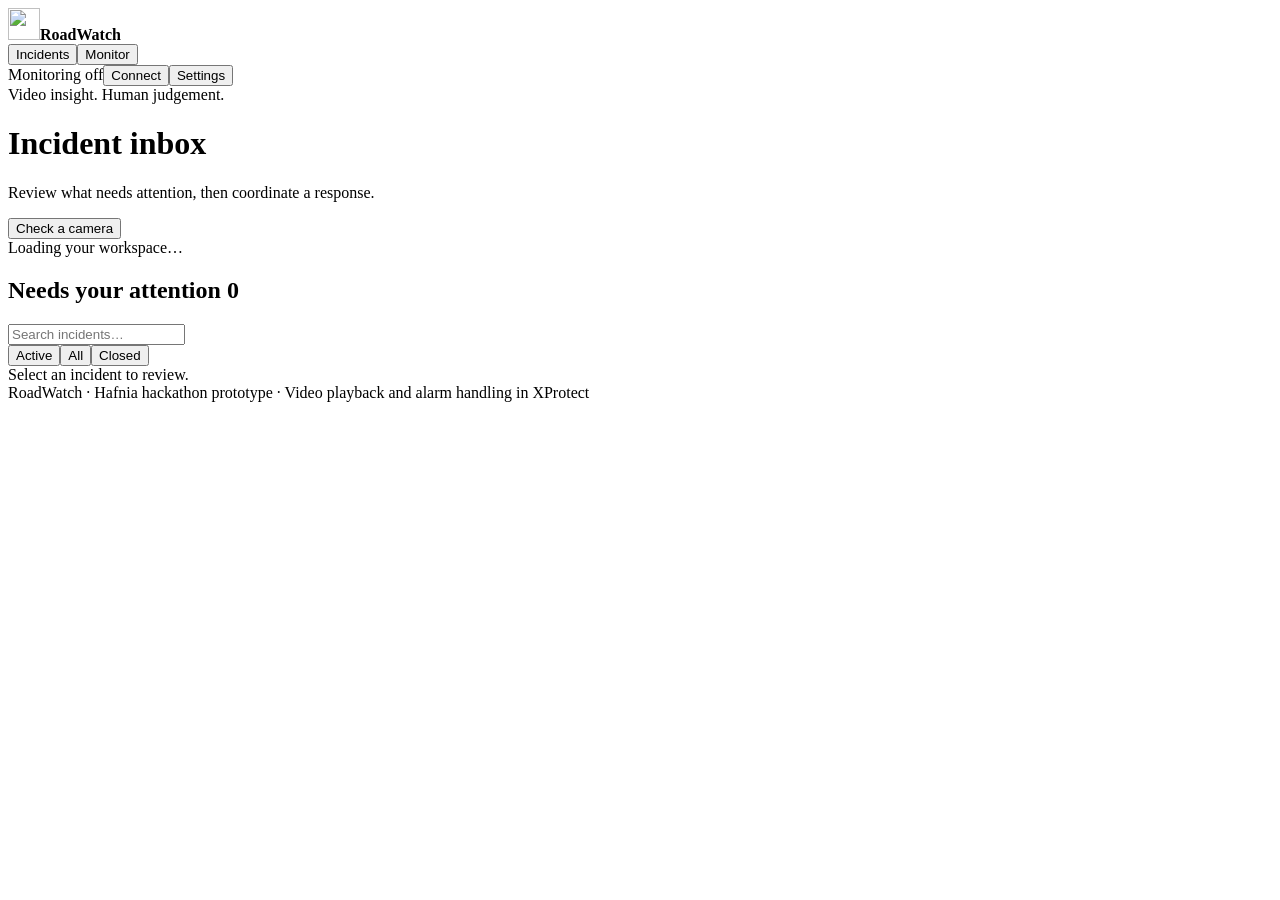
==== commit ecc2d7ee: "Simplify monitoring with presets and automatic manual review for test cameras" ====
--- a/web/index.html
+++ b/web/index.html
@@ -1,13 +1,13 @@
 <!doctype html><html lang="en"><head><meta charset="utf-8"><meta name="viewport" content="width=device-width,initial-scale=1"><title>RoadWatch</title><link rel="icon" type="image/png" href="/assets/road-logo.png"><link rel="stylesheet" href="/app.css"><script src="/app.js" defer></script></head><body>
-<header><strong><img src="/assets/road-logo.png" width="32" height="32" alt="">RoadWatch</strong><nav aria-label="Workspace"><button id="navIncidents" class="nav active">Incidents</button><button id="navCameras" class="nav">Cameras</button></nav><span class="spacer"></span><span id="monitorBadge" class="badge">Monitoring off</span><button id="connection">Connect</button><button id="settingsButton" aria-label="Open settings">Settings</button></header>
+<header><strong><img src="/assets/road-logo.png" width="32" height="32" alt="">RoadWatch</strong><nav aria-label="Workspace"><button id="navIncidents" class="nav active">Incidents</button><button id="navCameras" class="nav">Monitor</button></nav><span class="spacer"></span><span id="monitorBadge" class="badge">Monitoring off</span><button id="connection">Connect</button><button id="settingsButton" aria-label="Open settings">Settings</button></header>
 <main><div class="page-heading"><div><div class="eyebrow">Video insight. Human judgement.</div><h1 id="pageTitle">Incident inbox</h1><p id="pageSubtitle">Review what needs attention, then coordinate a response.</p></div><button id="newCheck" class="primary">Check a camera</button></div>
 <div id="notice" role="status" aria-live="polite">Loading your workspace…</div>
 <section id="inbox"><div class="workspace"><section class="panel"><div class="queue-head"><h2>Needs your attention <span id="openCount" class="count">0</span></h2><input id="search" type="search" aria-label="Search incidents" placeholder="Search incidents…"></div><div class="segments" aria-label="Filter incidents"><button data-filter="active" class="active">Active</button><button data-filter="all">All</button><button data-filter="closed">Closed</button></div><div id="list"></div></section><section id="detail" class="panel"><div class="empty">Select an incident to review.</div></section></div></section>
-<section id="camerasPage" hidden><div id="cameraCards" class="camera-grid"></div><section class="panel monitor-panel"><div class="bar"><h2>Monitor selected cameras</h2><span class="spacer"></span><span class="muted" id="monitorStatus">Off</span></div><p>Choose up to three cameras. Checks run one at a time and stop at your limits.</p><form id="monitorForm"><div id="monitorCameras"></div><div class="form-grid"><label>Time between checks<select id="interval"><option value="60">1 minute</option><option value="300" selected>5 minutes</option><option value="900">15 minutes</option></select></label><label>Stop after<input id="maxRequests" type="number" min="1" max="20" value="5">checks</label><label>Session length<input id="minutes" type="number" min="1" max="60" value="30">minutes maximum</label></div><details><summary>Automatic delivery</summary><label class="checkline"><input id="autoSend" type="checkbox"><span>Send eligible repeated candidates to XProtect automatically. Disabled for synthetic or looping camera footage. Human review remains necessary.</span></label></details><p class="muted" id="monitorCost">At most 5 new Hafnia requests for this session. No automatic retries of submissions.</p><div class="bar"><button class="primary" id="startMonitor">Start monitoring</button><button type="button" id="stopMonitor">Stop monitoring</button></div></form></section></section>
+<section id="camerasPage" hidden><section class="panel monitor-panel"><h2>Choose cameras</h2><form id="monitorForm"><div id="monitorCameras"></div><label>How long should RoadWatch watch?<select id="monitorPreset"><option value="quick">Quick test · 3 checks, one minute apart</option><option value="standard">Standard · 5 checks, five minutes apart</option><option value="custom">Custom limits</option></select></label><div id="customMonitor" class="form-grid" hidden><label>Check every<select id="interval"><option value="60">1 minute</option><option value="300">5 minutes</option><option value="900">15 minutes</option></select></label><label>Maximum checks<input id="maxRequests" type="number" min="1" max="20" value="3"></label><label>Maximum minutes<input id="minutes" type="number" min="1" max="60" value="5"></label></div><p id="monitorCost" class="muted">Uses up to 3 requests. Stops automatically. You review incidents before sending alarms.</p><div class="bar"><button class="primary" id="startMonitor">Start watching</button><button type="button" id="stopMonitor">Stop</button></div><p id="monitorStatus" role="status" class="muted">Ready to start</p></form></section><details class="camera-setup"><summary>Camera setup · road regions and source details</summary><div id="cameraCards" class="camera-grid"></div></details></section>
 </main>
 <dialog id="connectDialog"><form id="connectForm"><div class="dialog-head"><h2>Connect your workspace</h2><button type="button" data-close="connectDialog">Close</button></div><p>Credentials stay in server memory until disconnect or restart. Nothing is saved to disk.</p><label>XProtect basic username<input id="username" value="roadwatch-dev" autocomplete="username" required></label><label>XProtect password<input id="xpPassword" type="password" autocomplete="off" required></label><label>Hafnia gateway password<input id="gatewayPassword" type="password" autocomplete="off" required></label><button class="primary">Connect and find cameras</button></form></dialog>
 <dialog id="checkDialog"><form id="checkForm"><div class="dialog-head"><h2>Check a camera</h2><button type="button" data-close="checkDialog">Close</button></div><label>Camera<select id="checkCamera" required></select></label><details><summary>Clip options</summary><label>Clip length (seconds)<input id="seconds" type="number" min="5" max="60" value="15"></label><label class="checkline"><input id="recorded" type="checkbox"><span>Use a specific recorded interval for evaluation</span></label><label>Start (UTC)<input id="clipStart" type="datetime-local" step="1"></label><label>End (UTC)<input id="clipEnd" type="datetime-local" step="1"></label></details><p class="muted">One completed check uses 1 Hafnia request. Recent footage is used unless you select a recorded interval.</p><button class="primary">Check clip · 1 request</button></form></dialog>
-<dialog id="settingsDialog"><div class="dialog-head"><h2>Workspace settings</h2><button data-close="settingsDialog">Close</button></div><form id="policyForm"><label>RoadWatch daily request cap<input id="dailyCap" type="number" min="1" max="450" value="100"></label><label>Keep this many gateway requests in reserve<input id="reserve" type="number" min="10" max="499" value="50"></label><label>RoadWatch analytics event<select id="eventType"></select></label><details><summary>Manual event ID</summary><label>Override event type GUID<input id="manualEvent" placeholder="Only if your event is not listed"></label></details><button>Save settings</button></form><h3>Request budget</h3><p id="budgetInfo"></p><button id="refreshQuota">Refresh gateway quota · 0 requests</button><h3>Evaluation & recovery</h3><div class="bar"><button id="evaluationButton">Review test results</button><a href="/api/evaluation.csv" download>Export results CSV</a><a href="/api/export" download>Export configuration</a><a href="/api/backup" download>Back up workspace</a></div><p class="muted">Backups include local evidence and notes, never connection credentials. Keep a copy off p039.</p><h3>Connection</h3><button id="disconnect">Disconnect and forget credentials</button></dialog>
+<dialog id="settingsDialog"><div class="dialog-head"><h2>Workspace settings</h2><button data-close="settingsDialog">Close</button></div><form id="policyForm"><label>RoadWatch daily request cap<input id="dailyCap" type="number" min="1" max="450" value="100"></label><label>Keep this many gateway requests in reserve<input id="reserve" type="number" min="10" max="499" value="50"></label><label>RoadWatch analytics event<select id="eventType"></select></label><details><summary>Manual event ID</summary><label>Override event type GUID<input id="manualEvent" placeholder="Only if your event is not listed"></label></details><button>Save settings</button></form><details><summary>Advanced alarm delivery</summary><label class="checkline"><input id="autoSend" type="checkbox"><span>Send repeated candidates automatically on eligible live cameras.</span></label><p id="autoSendHelp" class="muted">Manual review is the default. Test cameras always use manual review.</p></details><h3>Request budget</h3><p id="budgetInfo"></p><button id="refreshQuota">Refresh gateway quota · 0 requests</button><h3>Evaluation & recovery</h3><div class="bar"><button id="evaluationButton">Review test results</button><a href="/api/evaluation.csv" download>Export results CSV</a><a href="/api/export" download>Export configuration</a><a href="/api/backup" download>Back up workspace</a></div><p class="muted">Backups include local evidence and notes, never connection credentials. Keep a copy off p039.</p><h3>Connection</h3><button id="disconnect">Disconnect and forget credentials</button></dialog>
 <dialog id="regionDialog" class="wide"><div class="dialog-head"><h2 id="regionTitle">Road regions</h2><button data-close="regionDialog">Close</button></div><p>Mark the open traffic lane and closed work area on this current reference frame. This is setup context, not incident footage.</p><div class="bar"><label>Draw<select id="regionChoice"><option value="open_lane">Open traffic lane · blue</option><option value="work_area">Closed work area · amber</option></select></label><button id="undoRegion">Undo point</button><button id="clearRegion">Clear selected</button></div><canvas id="regionCanvas" width="1000" height="560" aria-label="Click road boundary points in order"></canvas><label class="checkline"><input id="regionVerified" type="checkbox"><span>I reviewed these boundaries against the current camera view.</span></label><div class="bar"><button id="saveRegions" class="primary">Save regions</button><button id="spatialTest">Test person position · 0 VLM requests</button></div><p id="regionMessage" class="muted">Choose points around each boundary. The optional local detector must be configured separately.</p></dialog>
 <dialog id="evaluationDialog" class="wide"><div class="dialog-head"><h2>Detection evaluation</h2><button data-close="evaluationDialog">Close</button></div><p id="evaluationSummary"></p><p class="muted">Compare the original clip with the assessment. Repeated synthetic loops are not independent real-world validation.</p><div id="evaluationList"></div><a href="/api/evaluation.csv" download>Download evaluation CSV</a></dialog>
 <dialog id="confirmDialog"><form id="confirmForm"><h2 id="confirmTitle">Confirm action</h2><p id="confirmText"></p><div class="bar"><button type="button" data-close="confirmDialog">Cancel</button><button id="confirmAction" class="primary">Confirm</button></div></form></dialog>
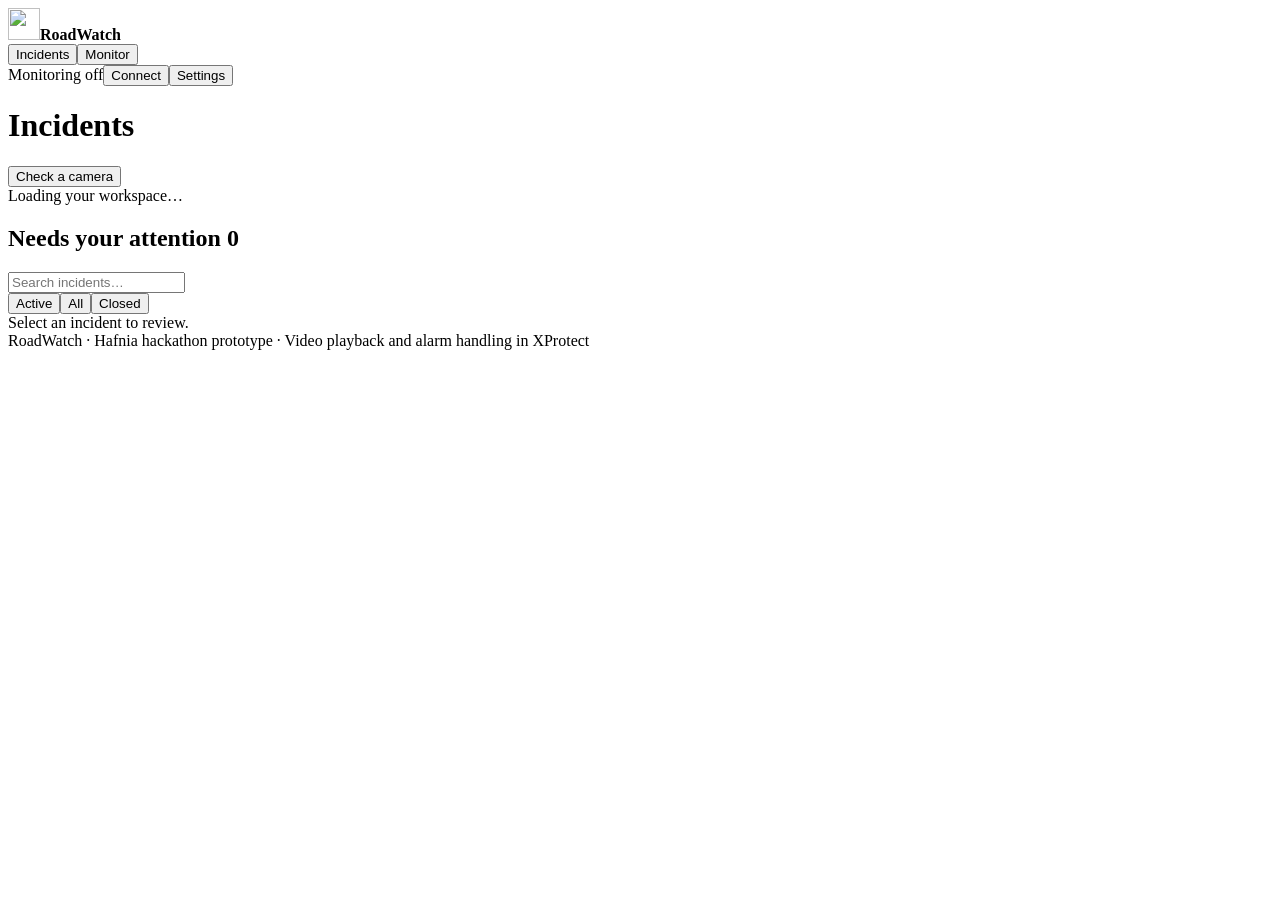
==== commit 2a167b1c: "Simplify timeline with Material-inspired surfaces and on-demand status dialog" ====
--- a/web/index.html
+++ b/web/index.html
@@ -1,6 +1,6 @@
 <!doctype html><html lang="en"><head><meta charset="utf-8"><meta name="viewport" content="width=device-width,initial-scale=1"><title>RoadWatch</title><link rel="icon" type="image/png" href="/assets/road-logo.png"><link rel="stylesheet" href="/app.css"><script src="/app.js" defer></script></head><body>
 <header><strong><img src="/assets/road-logo.png" width="32" height="32" alt="">RoadWatch</strong><nav aria-label="Workspace"><button id="navIncidents" class="nav active">Incidents</button><button id="navCameras" class="nav">Monitor</button></nav><span class="spacer"></span><span id="monitorBadge" class="badge">Monitoring off</span><button id="connection">Connect</button><button id="settingsButton" aria-label="Open settings">Settings</button></header>
-<main><div class="page-heading"><div><div class="eyebrow">Video insight. Human judgement.</div><h1 id="pageTitle">Incident inbox</h1><p id="pageSubtitle">Review what needs attention, then coordinate a response.</p></div><button id="newCheck" class="primary">Check a camera</button></div>
+<main><div class="page-heading"><div><h1 id="pageTitle">Incidents</h1><p id="pageSubtitle" hidden></p></div><button id="newCheck" class="primary">Check a camera</button></div>
 <div id="notice" role="status" aria-live="polite">Loading your workspace…</div>
 <section id="inbox"><div class="workspace"><section class="panel"><div class="queue-head"><h2>Needs your attention <span id="openCount" class="count">0</span></h2><input id="search" type="search" aria-label="Search incidents" placeholder="Search incidents…"></div><div class="segments" aria-label="Filter incidents"><button data-filter="active" class="active">Active</button><button data-filter="all">All</button><button data-filter="closed">Closed</button></div><div id="list"></div></section><section id="detail" class="panel"><div class="empty">Select an incident to review.</div></section></div></section>
 <section id="camerasPage" hidden><section class="panel monitor-panel"><h2>Choose cameras</h2><form id="monitorForm"><div id="monitorCameras"></div><label>How long should RoadWatch watch?<select id="monitorPreset"><option value="quick">Quick test · 3 checks, one minute apart</option><option value="standard">Standard · 5 checks, five minutes apart</option><option value="custom">Custom limits</option></select></label><div id="customMonitor" class="form-grid" hidden><label>Check every<select id="interval"><option value="60">1 minute</option><option value="300">5 minutes</option><option value="900">15 minutes</option></select></label><label>Maximum checks<input id="maxRequests" type="number" min="1" max="20" value="3"></label><label>Maximum minutes<input id="minutes" type="number" min="1" max="60" value="5"></label></div><p id="monitorCost" class="muted">Uses up to 3 requests. Stops automatically. You review incidents before sending alarms.</p><div class="bar"><button class="primary" id="startMonitor">Start watching</button><button type="button" id="stopMonitor">Stop</button></div><p id="monitorStatus" role="status" class="muted">Ready to start</p></form></section><details class="camera-setup"><summary>Camera setup · road regions and source details</summary><div id="cameraCards" class="camera-grid"></div></details></section>
